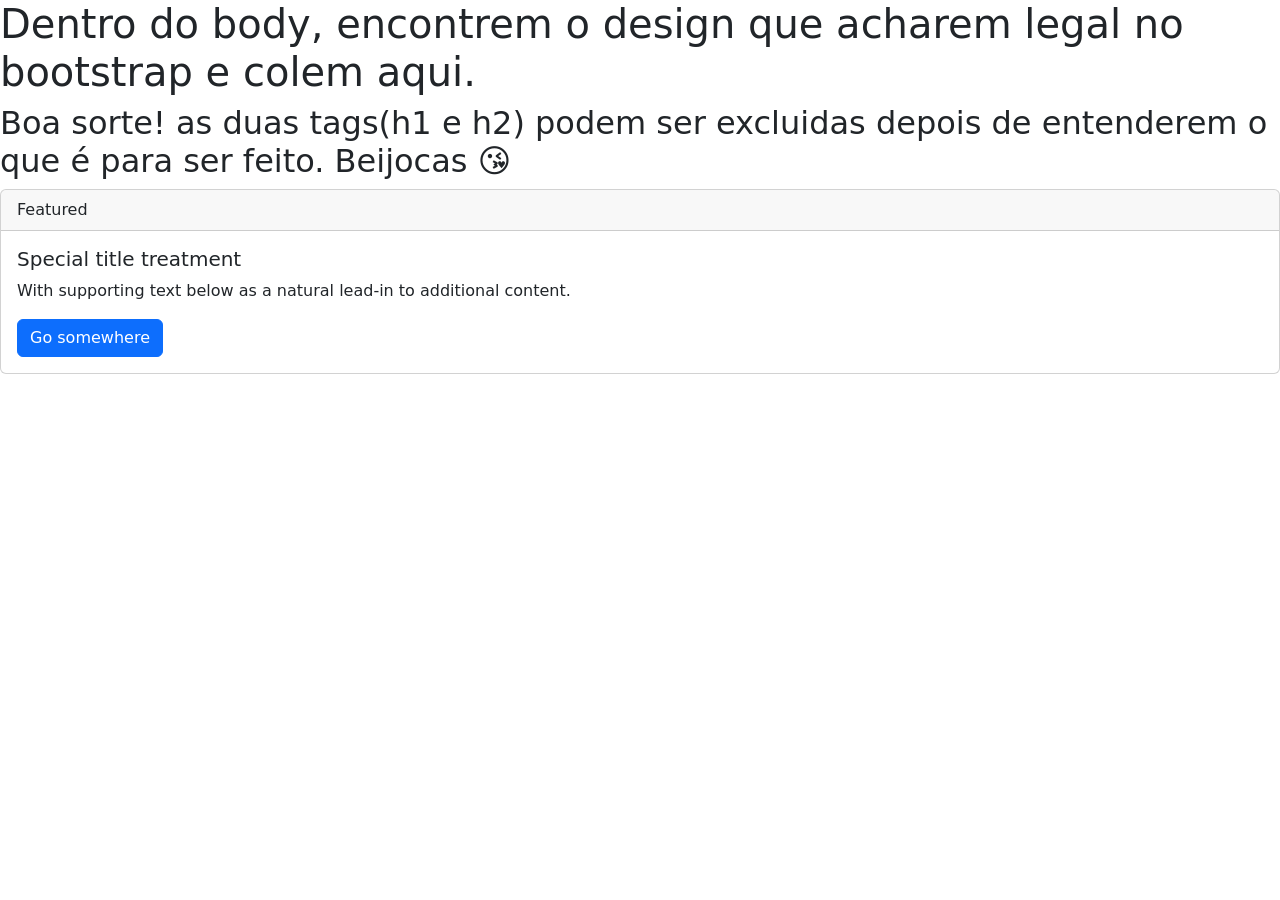
==== moveinforma/Dhara/login.html @ 371b7bf7 "dhara2007" ====
<!DOCTYPE html>
<html lang="en">

<head>
    <meta charset="UTF-8">
    <meta name="viewport" content="width=device-width, initial-scale=1.0">
    <link href="https://cdn.jsdelivr.net/npm/bootstrap@5.3.8/dist/css/bootstrap.min.css" rel="stylesheet"
        integrity="sha384-sRIl4kxILFvY47J16cr9ZwB07vP4J8+LH7qKQnuqkuIAvNWLzeN8tE5YBujZqJLB" crossorigin="anonymous">
    <title>Login</title>
</head>

<body>
    <h1>Dentro do body, encontrem o design que acharem legal no bootstrap e colem aqui.</h1>
    <h2>Boa sorte! as duas tags(h1 e h2) podem ser excluidas depois de entenderem o que é para ser feito. Beijocas 😘
    </h2>

    <div class="card">
        <div class="card-header">
            Featured
        </div>
        <div class="card-body">
            <h5 class="card-title">Special title treatment</h5>
            <p class="card-text">With supporting text below as a natural lead-in to additional content.</p>
            <a href="#" class="btn btn-primary">Go somewhere</a>
        </div>
    </div>
</body>

</html>
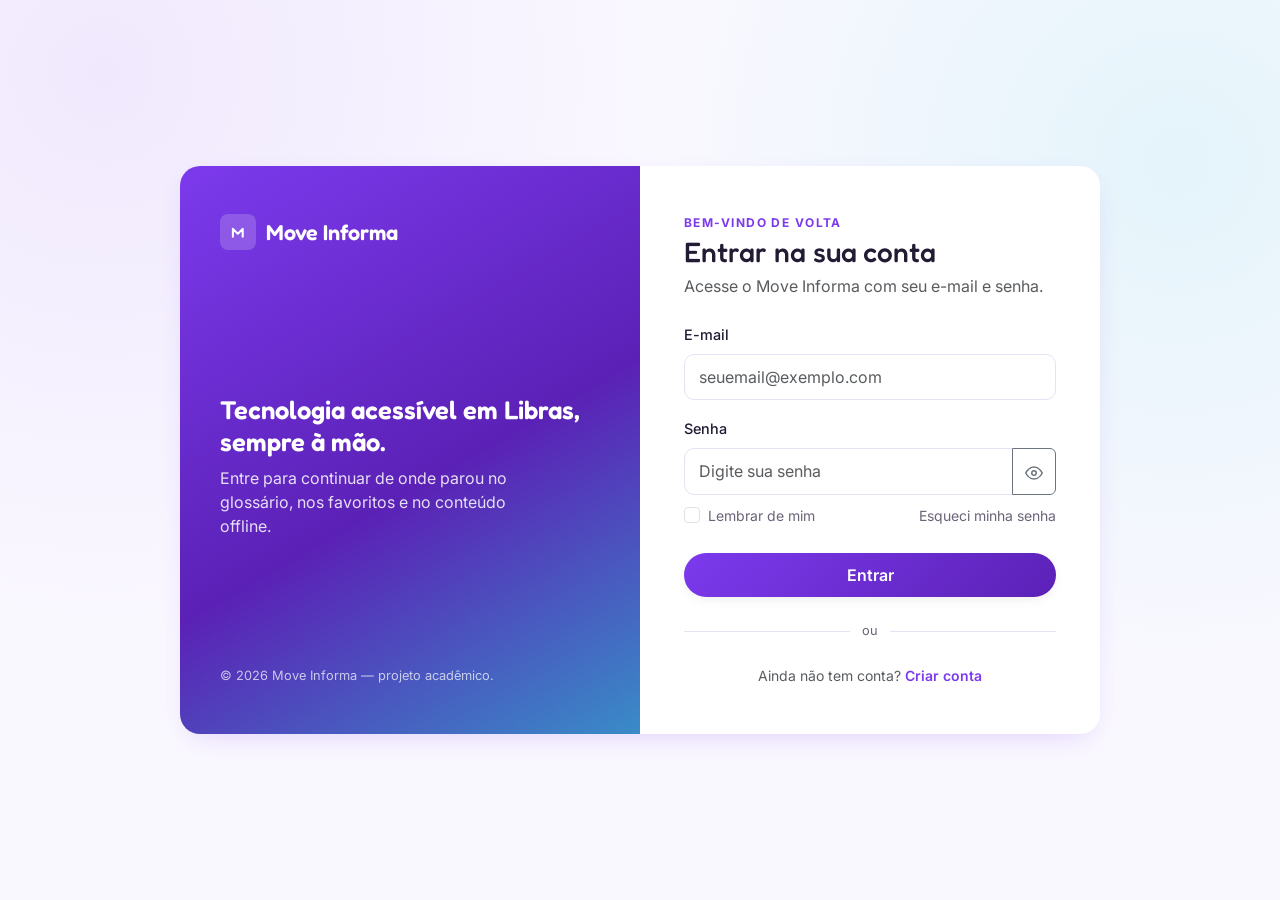
==== commit 2b2650e4: "DharaPrimeiraEtapa" ====
--- a/moveinforma/Dhara/login.html
+++ b/moveinforma/Dhara/login.html
@@ -1,29 +1,253 @@
-<!DOCTYPE html>
-<html lang="en">
-
-<head>
-    <meta charset="UTF-8">
-    <meta name="viewport" content="width=device-width, initial-scale=1.0">
-    <link href="https://cdn.jsdelivr.net/npm/bootstrap@5.3.8/dist/css/bootstrap.min.css" rel="stylesheet"
-        integrity="sha384-sRIl4kxILFvY47J16cr9ZwB07vP4J8+LH7qKQnuqkuIAvNWLzeN8tE5YBujZqJLB" crossorigin="anonymous">
-    <title>Login</title>
-</head>
-
-<body>
-    <h1>Dentro do body, encontrem o design que acharem legal no bootstrap e colem aqui.</h1>
-    <h2>Boa sorte! as duas tags(h1 e h2) podem ser excluidas depois de entenderem o que é para ser feito. Beijocas 😘
-    </h2>
-
-    <div class="card">
-        <div class="card-header">
-            Featured
-        </div>
-        <div class="card-body">
-            <h5 class="card-title">Special title treatment</h5>
-            <p class="card-text">With supporting text below as a natural lead-in to additional content.</p>
-            <a href="#" class="btn btn-primary">Go somewhere</a>
-        </div>
-    </div>
-</body>
-
-</html>+<!DOCTYPE html>
+<html lang="pt-br">
+<head>
+  <meta charset="UTF-8">
+  <meta name="viewport" content="width=device-width, initial-scale=1.0">
+  <title>Move Informa — Entrar</title>
+
+  <link rel="preconnect" href="https://fonts.googleapis.com">
+  <link href="https://fonts.googleapis.com/css2?family=Fredoka:wght@500;600&family=Inter:wght@400;500;600&display=swap" rel="stylesheet">
+  <link href="https://cdn.jsdelivr.net/npm/bootstrap@5.3.8/dist/css/bootstrap.min.css" rel="stylesheet" integrity="sha384-sRIl4kxILFvY47J16cr9ZwB07vP4J8+LH7qKQnuqkuIAvNWLzeN8tE5YBujZqJLB" crossorigin="anonymous">
+
+   <link rel="icon" type="image/png" href="../img/favicon.png">
+  <style>
+    body {
+      font-family: "Inter", "Segoe UI", sans-serif;
+      color: #221B33;
+      background-color: #FAF8FF;
+      background-image:
+        radial-gradient(circle at 8% 8%, rgba(124, 58, 237, 0.08), transparent 40%),
+        radial-gradient(circle at 92% 18%, rgba(34, 211, 211, 0.10), transparent 38%);
+      min-height: 100vh;
+    }
+
+    h1, h2, h3, h4, h5, .brand-name {
+      font-family: "Fredoka", "Segoe UI", sans-serif;
+      font-weight: 600;
+    }
+
+    .login-shell {
+      min-height: 100vh;
+      display: flex;
+      align-items: center;
+      justify-content: center;
+      padding: 2rem 1rem;
+    }
+
+    .login-card {
+      width: 100%;
+      max-width: 920px;
+      background: #FFFFFF;
+      border-radius: 20px;
+      box-shadow: 0 10px 30px -12px rgba(124, 58, 237, 0.25);
+      overflow: hidden;
+      display: grid;
+      grid-template-columns: 1fr 1fr;
+    }
+
+    .login-side {
+      background: linear-gradient(150deg, #7C3AED, #5B21B6 55%, #22D3D3 130%);
+      color: #fff;
+      padding: 3rem 2.5rem;
+      display: flex;
+      flex-direction: column;
+      justify-content: space-between;
+    }
+
+    .login-side .brand-name {
+      display: flex;
+      align-items: center;
+      gap: .6rem;
+      font-size: 1.35rem;
+    }
+
+    .login-side .logo-badge {
+      width: 2.25rem;
+      height: 2.25rem;
+      border-radius: 8px;
+      background: rgba(255, 255, 255, 0.18);
+      display: flex;
+      align-items: center;
+      justify-content: center;
+      flex-shrink: 0;
+    }
+
+    .login-side .logo-badge svg { width: 1.35rem; height: 1.35rem; }
+
+    .login-side h2 {
+      font-size: 1.6rem;
+      line-height: 1.25;
+      margin-top: 2rem;
+    }
+
+    .login-side p {
+      color: rgba(255, 255, 255, 0.85);
+      max-width: 32ch;
+    }
+
+    .login-side .side-footer {
+      font-size: .8rem;
+      color: rgba(255, 255, 255, 0.7);
+    }
+
+    .login-form-area {
+      padding: 3rem 2.75rem;
+      display: flex;
+      flex-direction: column;
+      justify-content: center;
+    }
+
+    .eyebrow {
+      text-transform: uppercase;
+      letter-spacing: .12em;
+      font-size: .75rem;
+      font-weight: 700;
+      color: #7C3AED;
+    }
+
+    .form-label {
+      font-weight: 500;
+      font-size: .9rem;
+    }
+
+    .form-control {
+      border-radius: 10px;
+      border: 1.5px solid #E7E1F5;
+      padding: .65rem .9rem;
+    }
+
+    .form-control:focus {
+      border-color: #7C3AED;
+      box-shadow: 0 0 0 .2rem rgba(124, 58, 237, 0.15);
+    }
+
+    .btn-move-primary {
+      background: linear-gradient(135deg, #7C3AED, #5B21B6);
+      border: none;
+      color: #fff;
+      border-radius: 999px;
+      padding: .65rem 1.4rem;
+      font-weight: 600;
+      box-shadow: 0 4px 14px -6px rgba(34, 27, 51, 0.15);
+      transition: transform .15s ease, box-shadow .15s ease;
+    }
+
+    .btn-move-primary:hover {
+      color: #fff;
+      transform: translateY(-1px);
+      box-shadow: 0 10px 30px -12px rgba(124, 58, 237, 0.25);
+    }
+
+    .link-muted {
+      color: #6B6478;
+      text-decoration: none;
+      font-size: .875rem;
+    }
+
+    .link-muted:hover { color: #7C3AED; }
+
+    a.link-brand { color: #7C3AED; font-weight: 600; text-decoration: none; }
+    a.link-brand:hover { text-decoration: underline; }
+
+    .divider {
+      display: flex;
+      align-items: center;
+      gap: .75rem;
+      color: #6B6478;
+      font-size: .8rem;
+      margin: 1.5rem 0;
+    }
+
+    .divider::before, .divider::after {
+      content: "";
+      flex: 1;
+      height: 1px;
+      background: #E7E1F5;
+    }
+
+    @media (max-width: 767px) {
+      .login-card { grid-template-columns: 1fr; }
+      .login-side { display: none; }
+    }
+  </style>
+</head>
+<body>
+
+  <div class="login-shell">
+    <div class="login-card">
+
+      <!-- Painel de marca -->
+      <div class="login-side">
+        <div class="brand-name">
+          <span class="logo-badge">
+            <svg viewBox="0 0 44 44" xmlns="http://www.w3.org/2000/svg">
+              <path d="M12 30V14L22 24L32 14V30" fill="none" stroke="#FFFFFF" stroke-width="4.2" stroke-linecap="round" stroke-linejoin="round"/>
+            </svg>
+          </span>
+          Move Informa
+        </div>
+        <div>
+          <h2>Tecnologia acessível em Libras, sempre à mão.</h2>
+          <p>Entre para continuar de onde parou no glossário, nos favoritos e no conteúdo offline.</p>
+        </div>
+        <div class="side-footer">© 2026 Move Informa — projeto acadêmico.</div>
+      </div>
+
+      <!-- Formulário -->
+      <div class="login-form-area">
+        <p class="eyebrow mb-1">Bem-vindo de volta</p>
+        <h1 class="h3 mb-1">Entrar na sua conta</h1>
+        <p class="text-muted mb-4">Acesse o Move Informa com seu e-mail e senha.</p>
+
+        <form onsubmit="return false;" novalidate>
+          <div class="mb-3">
+            <label for="email" class="form-label">E-mail</label>
+            <input type="email" class="form-control" id="email" placeholder="seuemail@exemplo.com" required autocomplete="username">
+          </div>
+
+          <div class="mb-2">
+            <label for="senha" class="form-label">Senha</label>
+            <div class="input-group">
+              <input type="password" class="form-control" id="senha" placeholder="Digite sua senha" required autocomplete="current-password">
+              <button class="btn btn-outline-secondary" type="button" id="toggleSenha" aria-label="Mostrar senha">
+                <svg id="eyeIcon" width="18" height="18" viewBox="0 0 24 24" fill="none" stroke="currentColor" stroke-width="2" stroke-linecap="round" stroke-linejoin="round">
+                  <path d="M1 12s4-8 11-8 11 8 11 8-4 8-11 8-11-8-11-8z"></path>
+                  <circle cx="12" cy="12" r="3"></circle>
+                </svg>
+              </button>
+            </div>
+          </div>
+
+          <div class="d-flex justify-content-between align-items-center mb-4">
+            <div class="form-check">
+              <input class="form-check-input" type="checkbox" id="lembrar">
+              <label class="form-check-label link-muted" for="lembrar">Lembrar de mim</label>
+            </div>
+            <a href="#" class="link-muted">Esqueci minha senha</a>
+          </div>
+
+          <button type="submit" class="btn btn-move-primary w-100">Entrar</button>
+        </form>
+
+        <div class="divider">ou</div>
+
+        <p class="text-center text-muted small mb-0">
+          Ainda não tem conta? <a href="#" class="link-brand">Criar conta</a>
+        </p>
+      </div>
+
+    </div>
+  </div>
+
+  <script src="https://cdn.jsdelivr.net/npm/bootstrap@5.3.8/dist/js/bootstrap.bundle.min.js"></script>
+  <script>
+    const toggleBtn = document.getElementById("toggleSenha");
+    const senhaInput = document.getElementById("senha");
+    toggleBtn.addEventListener("click", () => {
+      const isPassword = senhaInput.getAttribute("type") === "password";
+      senhaInput.setAttribute("type", isPassword ? "text" : "password");
+      toggleBtn.setAttribute("aria-label", isPassword ? "Ocultar senha" : "Mostrar senha");
+    });
+  </script>
+</body>
+</html>
